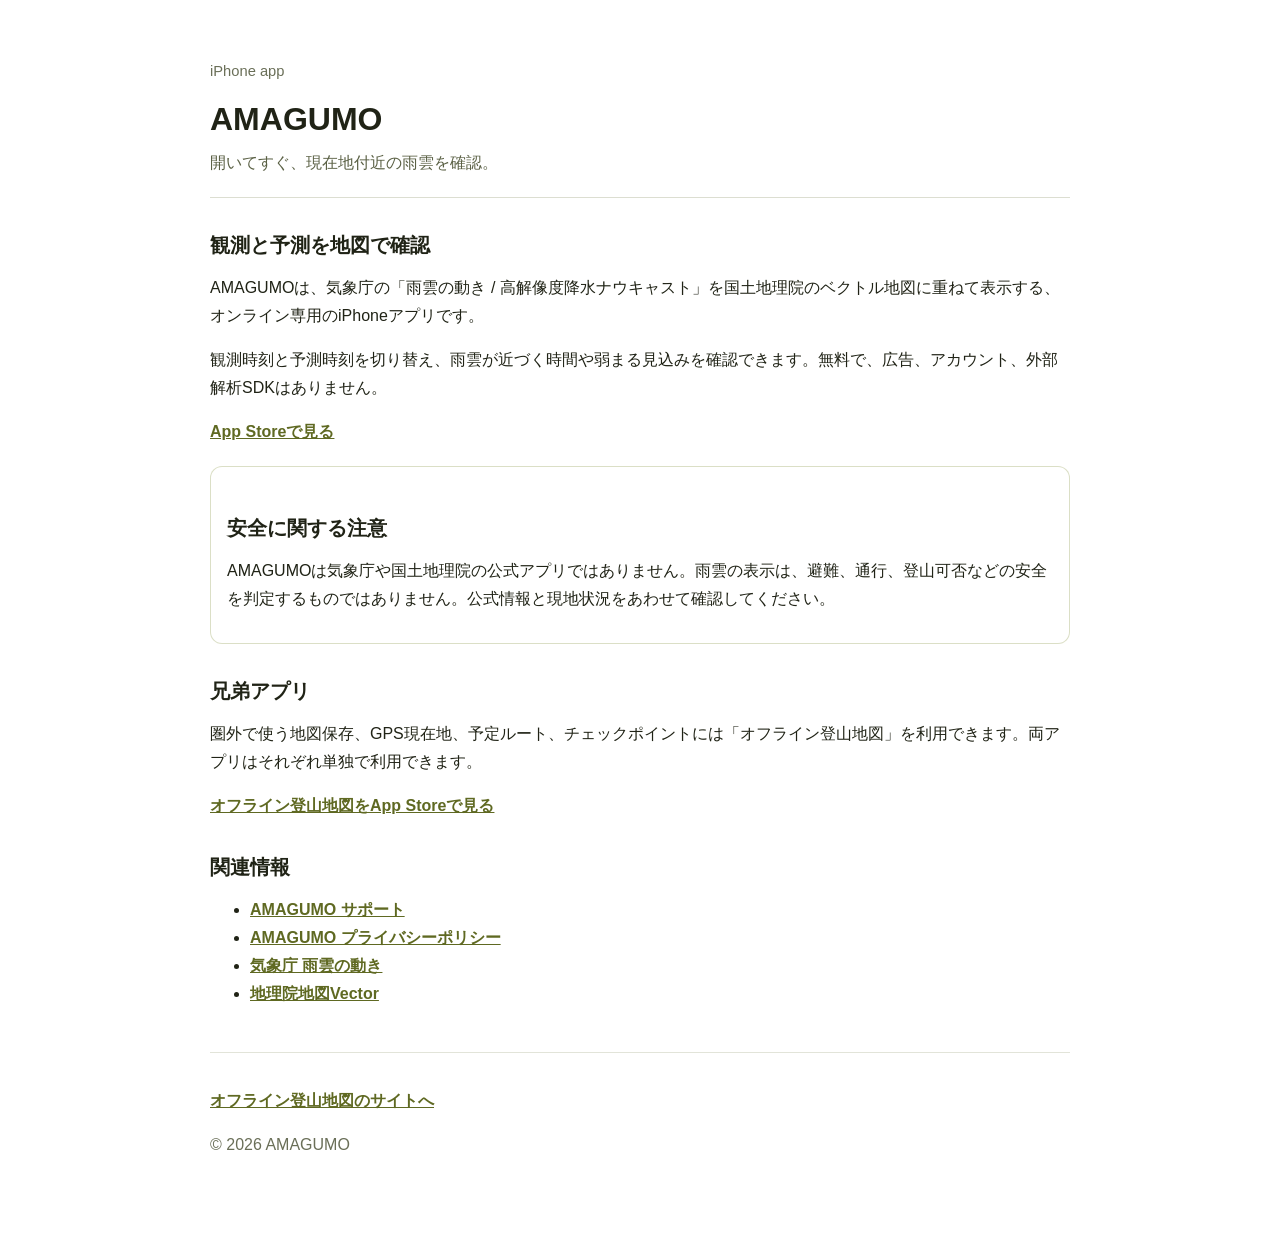
==== docs/amagumo/index.html @ 5633248e "Add AMAGUMO public support pages" ====
<!doctype html>
<html lang="ja">
<head>
  <meta http-equiv="Content-Type" content="text/html; charset=utf-8">
  <meta name="viewport" content="width=device-width, initial-scale=1">
  <meta name="description" content="AMAGUMOは、気象庁の雨雲の観測と予測を地図で確認できる無料のiPhoneアプリです。">
  <meta name="robots" content="index,follow">
  <link rel="canonical" href="https://tenkarars.github.io/offline-japan-map-pages/amagumo/">
  <title>AMAGUMO - 雨雲をすぐ確認</title>
  <link rel="stylesheet" type="text/css" href="../styles.css?v=20260730">
</head>
<body>
  <div class="page">
    <div class="site-header">
      <p class="meta">iPhone app</p>
      <h1>AMAGUMO</h1>
      <p class="lead">開いてすぐ、現在地付近の雨雲を確認。</p>
    </div>

    <div class="section">
      <h2>観測と予測を地図で確認</h2>
      <p>AMAGUMOは、気象庁の「雨雲の動き / 高解像度降水ナウキャスト」を国土地理院のベクトル地図に重ねて表示する、オンライン専用のiPhoneアプリです。</p>
      <p>観測時刻と予測時刻を切り替え、雨雲が近づく時間や弱まる見込みを確認できます。無料で、広告、アカウント、外部解析SDKはありません。</p>
      <p><a href="https://apps.apple.com/jp/app/id6796204290">App Storeで見る</a></p>
    </div>

    <div class="notice">
      <h2>安全に関する注意</h2>
      <p>AMAGUMOは気象庁や国土地理院の公式アプリではありません。雨雲の表示は、避難、通行、登山可否などの安全を判定するものではありません。公式情報と現地状況をあわせて確認してください。</p>
    </div>

    <div class="section">
      <h2>兄弟アプリ</h2>
      <p>圏外で使う地図保存、GPS現在地、予定ルート、チェックポイントには「オフライン登山地図」を利用できます。両アプリはそれぞれ単独で利用できます。</p>
      <p><a href="https://apps.apple.com/jp/app/id6778970928">オフライン登山地図をApp Storeで見る</a></p>
    </div>

    <div class="section">
      <h2>関連情報</h2>
      <ul>
        <li><a href="./support/">AMAGUMO サポート</a></li>
        <li><a href="./privacy/">AMAGUMO プライバシーポリシー</a></li>
        <li><a href="https://www.jma.go.jp/bosai/nowc/">気象庁 雨雲の動き</a></li>
        <li><a href="https://maps.gsi.go.jp/vector/">地理院地図Vector</a></li>
      </ul>
    </div>

    <div class="site-footer">
      <p><a href="../">オフライン登山地図のサイトへ</a></p>
      <p>© 2026 AMAGUMO</p>
    </div>
  </div>
</body>
</html>
---- docs/styles.css ----
* {
  box-sizing: border-box;
}

html {
  color-scheme: light;
}

body {
  margin: 0;
  background: #ffffff;
  color: #202316;
  font-family: -apple-system, BlinkMacSystemFont, "Hiragino Sans", "Yu Gothic", sans-serif;
  line-height: 1.75;
}

img {
  display: block;
  max-width: 100%;
}

.product-nav {
  position: relative;
  z-index: 10;
  width: min(1120px, calc(100% - 40px));
  min-height: 72px;
  margin: 0 auto;
  display: flex;
  align-items: center;
  justify-content: space-between;
  gap: 28px;
}

.product-brand {
  display: inline-flex;
  align-items: center;
  gap: 12px;
  color: #202316;
  text-decoration: none;
  white-space: nowrap;
}

.product-brand img {
  width: 36px;
  height: 36px;
  border-radius: 8px;
}

.product-nav nav,
.product-footer nav {
  display: flex;
  flex-wrap: wrap;
  gap: 22px;
}

.product-nav nav a {
  color: #3c4430;
  font-size: 0.92rem;
  text-decoration: none;
}

.product-nav nav a[aria-current="page"] {
  color: #202316;
  text-decoration: underline;
  text-decoration-thickness: 2px;
  text-underline-offset: 6px;
}

.product-hero {
  position: relative;
  min-height: min(82svh, 820px);
  display: flex;
  align-items: flex-end;
  background: #0b1d26 url("assets/offline-hiking-map-hero.jpg") center 46% / cover no-repeat;
  color: #fff;
  overflow: hidden;
}

.product-hero-shade {
  position: absolute;
  inset: 0;
  background: rgba(3, 16, 21, 0.52);
}

.product-hero-content {
  position: relative;
  z-index: 1;
  width: min(1040px, calc(100% - 40px));
  margin: 0 auto;
  padding: 80px 0 72px;
}

.app-icon {
  width: 88px;
  height: 88px;
  margin-bottom: 22px;
  border-radius: 20px;
  box-shadow: 0 12px 32px rgba(0, 0, 0, 0.28);
}

.product-hero h1 {
  max-width: 900px;
  margin: 0;
  font-size: 4.7rem;
  line-height: 1.06;
  word-break: keep-all;
}

.product-hero p {
  max-width: 660px;
  margin: 20px 0 30px;
  font-size: 1.35rem;
}

.app-store-link {
  display: inline-flex;
  min-height: 48px;
  align-items: center;
  justify-content: center;
  padding: 0 20px;
  border: 1px solid rgba(255, 255, 255, 0.78);
  border-radius: 7px;
  color: #fff;
  text-decoration: none;
}

.app-store-link-dark {
  flex: 0 0 auto;
  border-color: #202316;
  background: #202316;
  color: #fff;
}

.feature-band {
  width: min(1040px, calc(100% - 40px));
  margin: 0 auto;
  padding: 76px 0;
  display: grid;
  grid-template-columns: minmax(0, 0.9fr) minmax(280px, 0.65fr);
  gap: clamp(36px, 8vw, 96px);
  align-items: center;
  border-bottom: 1px solid rgba(32, 35, 22, 0.14);
}

.feature-band-reverse .feature-copy {
  order: 2;
}

.feature-band img {
  width: min(100%, 410px);
  max-height: 680px;
  justify-self: center;
  object-fit: cover;
  object-position: top;
  border-radius: 8px;
}

.feature-copy h2 {
  margin: 6px 0 18px;
  font-size: 2.6rem;
}

.feature-copy p:not(.eyebrow) {
  max-width: 600px;
  margin: 0;
  color: #454a36;
  font-size: 1.08rem;
}

.text-link {
  display: inline-block;
  margin-top: 22px;
}

.eyebrow {
  margin: 0;
  color: #5f6922;
  font-size: 0.78rem;
  font-weight: 750;
}

.eyebrow-light {
  color: rgba(255, 255, 255, 0.82);
}

.download-band {
  width: min(1040px, calc(100% - 40px));
  margin: 0 auto;
  padding: 54px 0;
  display: flex;
  align-items: center;
  justify-content: space-between;
  gap: 36px;
  border-bottom: 1px solid rgba(32, 35, 22, 0.14);
}

.download-band h2 {
  margin: 4px 0 10px;
  font-size: 2.3rem;
}

.download-band p {
  max-width: 660px;
  margin: 0;
  color: #454a36;
}

.feature-page-hero {
  position: relative;
  min-height: min(72svh, 720px);
  display: flex;
  align-items: flex-end;
  overflow: hidden;
  background-color: #0b1d26;
  background-position: center 42%;
  background-repeat: no-repeat;
  background-size: cover;
  color: #fff;
}

.feature-page-hero-offline {
  background-image: url("assets/offline-hiking-map-hero.jpg");
}

.feature-page-hero-route {
  background-image: url("assets/planned-route-map.jpg");
}

.feature-page-hero-rain {
  background-image: url("assets/rain-cloud-map.jpg");
}

.feature-page-shade {
  position: absolute;
  inset: 0;
  background: rgba(3, 16, 21, 0.58);
}

.feature-page-hero-content {
  position: relative;
  z-index: 1;
  width: min(1040px, calc(100% - 40px));
  margin: 0 auto;
  padding: 72px 0 64px;
}

.feature-page-hero h1 {
  max-width: 820px;
  margin: 8px 0 18px;
  font-size: 4.1rem;
  line-height: 1.12;
}

.feature-page-hero-content > p:not(.eyebrow) {
  max-width: 720px;
  margin: 0 0 28px;
  font-size: 1.25rem;
}

.feature-article {
  width: min(820px, calc(100% - 40px));
  margin: 0 auto;
  padding: 44px 0 68px;
}

.feature-article section {
  padding: 22px 0;
  border-bottom: 1px solid rgba(32, 35, 22, 0.12);
}

.feature-article h2 {
  margin: 0 0 12px;
  font-size: 1.9rem;
}

.feature-article p,
.feature-list {
  color: #454a36;
  font-size: 1.05rem;
}

.feature-list {
  padding-left: 1.4em;
}

.product-links {
  width: min(1040px, calc(100% - 40px));
  margin: 0 auto;
  padding: 68px 0;
}

.product-links nav {
  display: flex;
  flex-wrap: wrap;
  gap: 24px;
}

.product-footer {
  padding: 24px 20px 40px;
  color: #6a6f58;
  text-align: center;
}

.product-footer nav {
  justify-content: center;
}

.page {
  width: min(860px, calc(100% - 32px));
  margin: 0 auto;
  padding: 44px 0 64px;
}

.site-header {
  margin-bottom: 28px;
  padding-bottom: 20px;
  border-bottom: 1px solid rgba(95, 105, 49, 0.22);
}

h1,
h2 {
  line-height: 1.3;
  letter-spacing: 0;
}

h1 {
  margin: 0 0 8px;
  font-size: 2rem;
}

h2 {
  margin: 34px 0 10px;
  font-size: 1.25rem;
}

p,
li {
  font-size: 1rem;
}

a {
  color: #5f6922;
  font-weight: 650;
}

.lead {
  margin: 0;
  color: #5a6044;
}

.notice {
  margin: 20px 0;
  padding: 14px 16px;
  border: 1px solid rgba(126, 141, 50, 0.28);
  border-radius: 12px;
  background: rgba(255, 255, 255, 0.55);
}

.meta {
  color: #6a6f58;
  font-size: 0.92rem;
}

.site-footer {
  margin-top: 44px;
  padding-top: 18px;
  border-top: 1px solid rgba(95, 105, 49, 0.18);
  color: #6a6f58;
  font-size: 0.92rem;
}

@media (max-width: 720px) {
  .product-nav {
    width: min(100% - 28px, 1120px);
    min-height: 64px;
  }

  .product-brand span {
    display: none;
  }

  .product-nav nav {
    gap: 14px;
  }

  .product-nav nav a {
    font-size: 0.82rem;
  }

  .product-hero {
    min-height: 76svh;
    background-position: 58% top;
  }

  .product-hero-content {
    padding: 56px 0 48px;
  }

  .product-hero h1 {
    font-size: 2.35rem;
  }

  .product-hero p {
    font-size: 1.05rem;
  }

  .feature-band {
    grid-template-columns: 1fr;
    padding: 54px 0;
  }

  .feature-band-reverse .feature-copy {
    order: 0;
  }

  .feature-band img {
    width: min(100%, 360px);
  }

  .feature-copy h2,
  .download-band h2 {
    font-size: 1.85rem;
  }

  .download-band {
    align-items: stretch;
    flex-direction: column;
  }

  .app-store-link-dark {
    width: 100%;
  }

  .feature-page-hero {
    min-height: 68svh;
  }

  .feature-page-hero-content {
    padding: 56px 0 48px;
  }

  .feature-page-hero h1 {
    font-size: 2.45rem;
  }

  .feature-page-hero-content > p:not(.eyebrow) {
    font-size: 1.05rem;
  }

  .feature-article h2 {
    font-size: 1.55rem;
  }
}
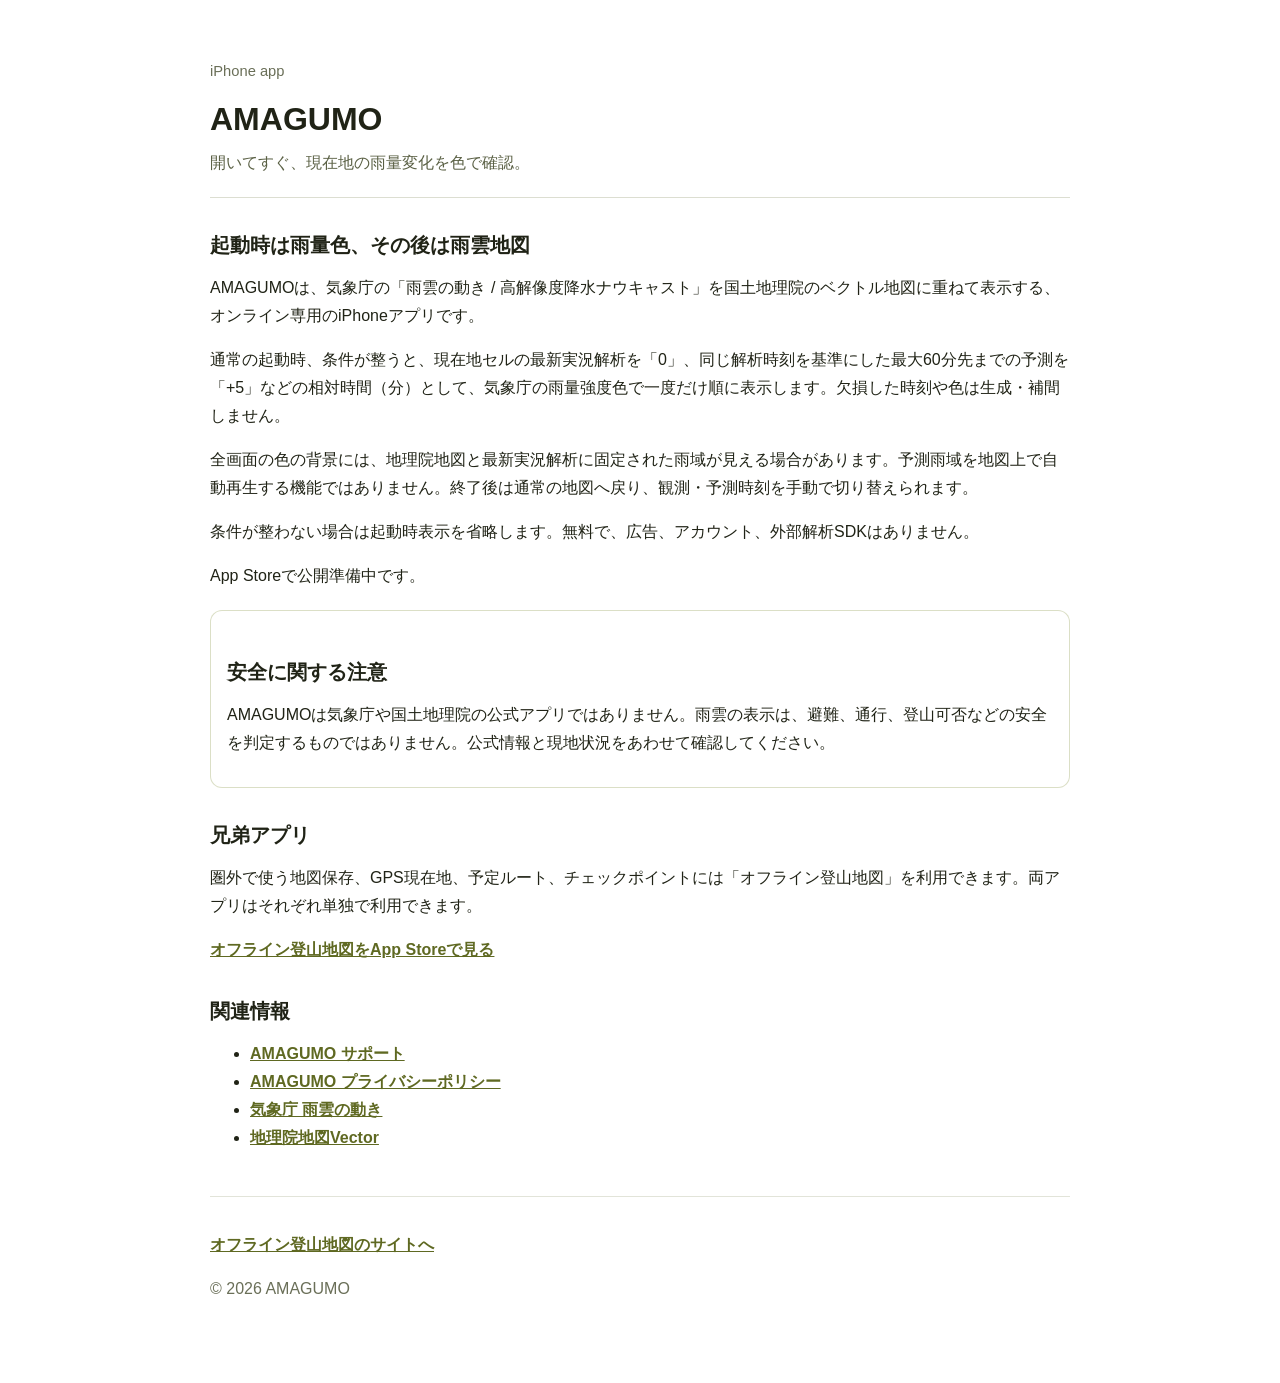
==== commit 6604282c: "Update AMAGUMO launch preview pages" ====
--- a/docs/amagumo/index.html
+++ b/docs/amagumo/index.html
@@ -3,7 +3,7 @@
 <head>
   <meta http-equiv="Content-Type" content="text/html; charset=utf-8">
   <meta name="viewport" content="width=device-width, initial-scale=1">
-  <meta name="description" content="AMAGUMOは、気象庁の雨雲の観測と予測を地図で確認できる無料のiPhoneアプリです。">
+  <meta name="description" content="AMAGUMOは、現在地の雨量色を起動時に確認し、気象庁の雨雲の観測と予測を地図で確認できる無料のiPhoneアプリです。">
   <meta name="robots" content="index,follow">
   <link rel="canonical" href="https://tenkarars.github.io/offline-japan-map-pages/amagumo/">
   <title>AMAGUMO - 雨雲をすぐ確認</title>
@@ -14,14 +14,16 @@
     <div class="site-header">
       <p class="meta">iPhone app</p>
       <h1>AMAGUMO</h1>
-      <p class="lead">開いてすぐ、現在地付近の雨雲を確認。</p>
+      <p class="lead">開いてすぐ、現在地の雨量変化を色で確認。</p>
     </div>
 
     <div class="section">
-      <h2>観測と予測を地図で確認</h2>
+      <h2>起動時は雨量色、その後は雨雲地図</h2>
       <p>AMAGUMOは、気象庁の「雨雲の動き / 高解像度降水ナウキャスト」を国土地理院のベクトル地図に重ねて表示する、オンライン専用のiPhoneアプリです。</p>
-      <p>観測時刻と予測時刻を切り替え、雨雲が近づく時間や弱まる見込みを確認できます。無料で、広告、アカウント、外部解析SDKはありません。</p>
-      <p><a href="https://apps.apple.com/jp/app/id6796204290">App Storeで見る</a></p>
+      <p>通常の起動時、条件が整うと、現在地セルの最新実況解析を「0」、同じ解析時刻を基準にした最大60分先までの予測を「+5」などの相対時間（分）として、気象庁の雨量強度色で一度だけ順に表示します。欠損した時刻や色は生成・補間しません。</p>
+      <p>全画面の色の背景には、地理院地図と最新実況解析に固定された雨域が見える場合があります。予測雨域を地図上で自動再生する機能ではありません。終了後は通常の地図へ戻り、観測・予測時刻を手動で切り替えられます。</p>
+      <p>条件が整わない場合は起動時表示を省略します。無料で、広告、アカウント、外部解析SDKはありません。</p>
+      <p>App Storeで公開準備中です。</p>
     </div>
 
     <div class="notice">
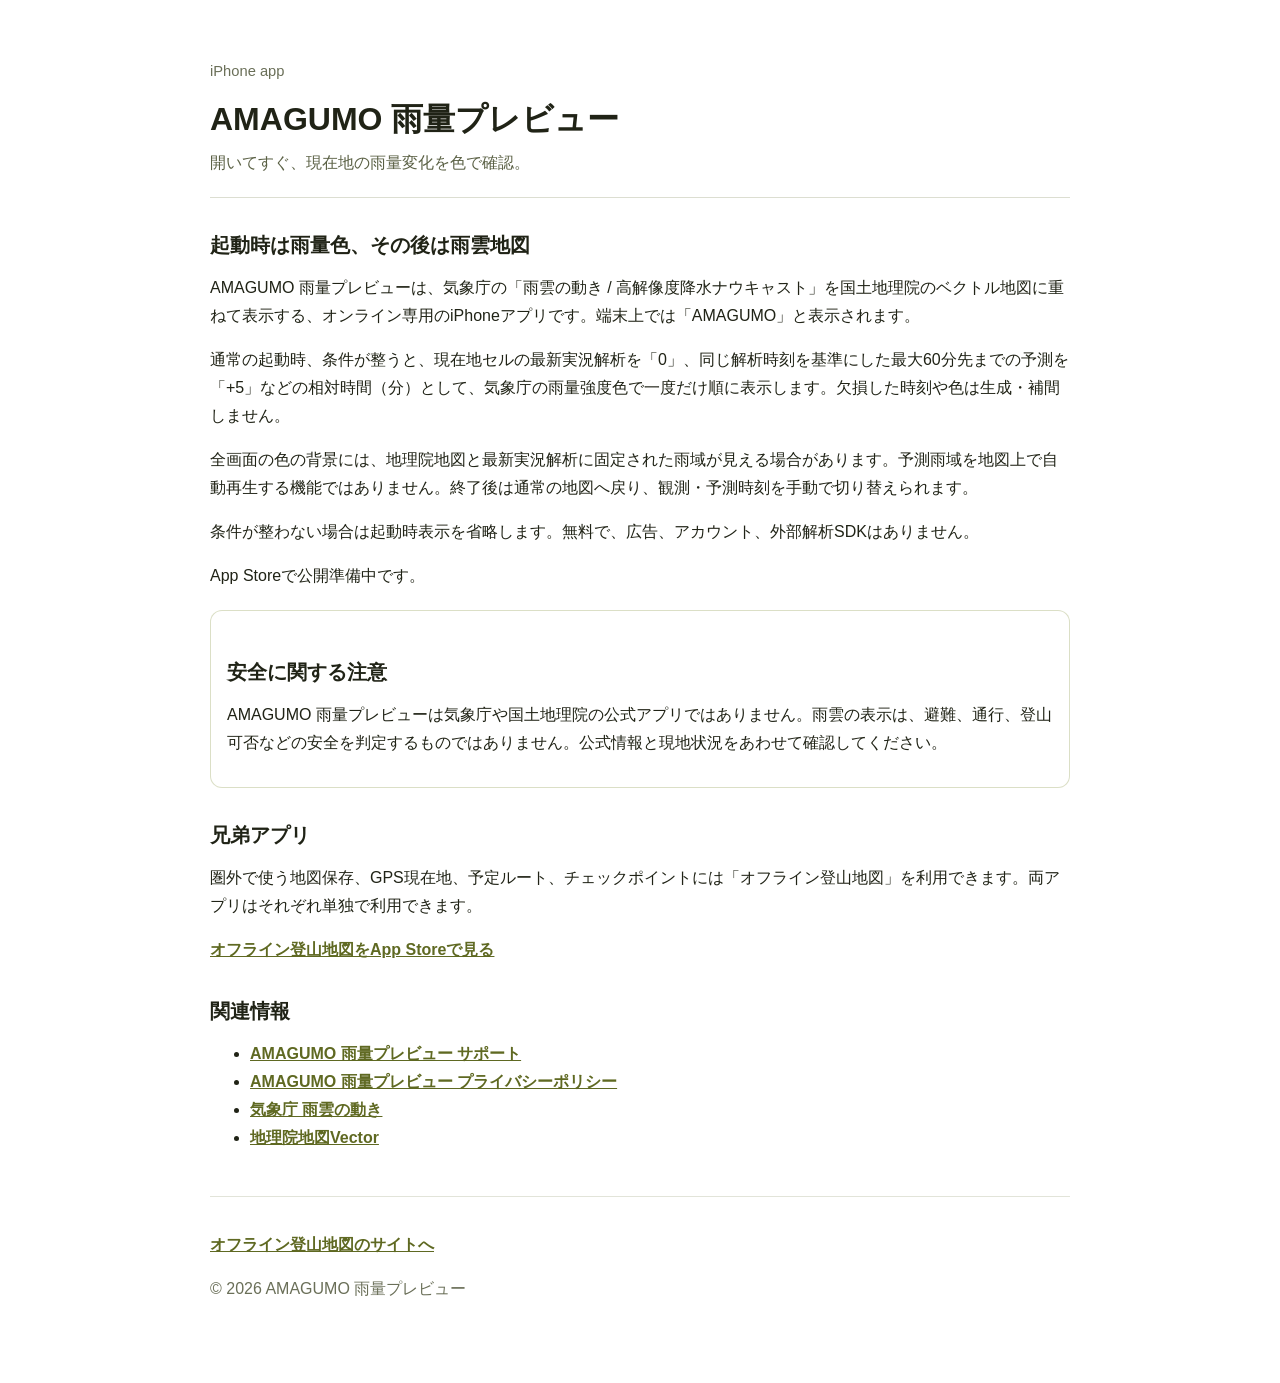
==== commit dc2645bf: "Update AMAGUMO rain preview public pages" ====
--- a/docs/amagumo/index.html
+++ b/docs/amagumo/index.html
@@ -3,23 +3,23 @@
 <head>
   <meta http-equiv="Content-Type" content="text/html; charset=utf-8">
   <meta name="viewport" content="width=device-width, initial-scale=1">
-  <meta name="description" content="AMAGUMOは、現在地の雨量色を起動時に確認し、気象庁の雨雲の観測と予測を地図で確認できる無料のiPhoneアプリです。">
+  <meta name="description" content="AMAGUMO 雨量プレビューは、現在地の雨量色を起動時に確認し、気象庁の雨雲の観測と予測を地図で確認できる無料のiPhoneアプリです。">
   <meta name="robots" content="index,follow">
   <link rel="canonical" href="https://tenkarars.github.io/offline-japan-map-pages/amagumo/">
-  <title>AMAGUMO - 雨雲をすぐ確認</title>
+  <title>AMAGUMO 雨量プレビュー - 現在地の雨量色と雨雲地図</title>
   <link rel="stylesheet" type="text/css" href="../styles.css?v=20260730">
 </head>
 <body>
   <div class="page">
     <div class="site-header">
       <p class="meta">iPhone app</p>
-      <h1>AMAGUMO</h1>
+      <h1>AMAGUMO 雨量プレビュー</h1>
       <p class="lead">開いてすぐ、現在地の雨量変化を色で確認。</p>
     </div>
 
     <div class="section">
       <h2>起動時は雨量色、その後は雨雲地図</h2>
-      <p>AMAGUMOは、気象庁の「雨雲の動き / 高解像度降水ナウキャスト」を国土地理院のベクトル地図に重ねて表示する、オンライン専用のiPhoneアプリです。</p>
+      <p>AMAGUMO 雨量プレビューは、気象庁の「雨雲の動き / 高解像度降水ナウキャスト」を国土地理院のベクトル地図に重ねて表示する、オンライン専用のiPhoneアプリです。端末上では「AMAGUMO」と表示されます。</p>
       <p>通常の起動時、条件が整うと、現在地セルの最新実況解析を「0」、同じ解析時刻を基準にした最大60分先までの予測を「+5」などの相対時間（分）として、気象庁の雨量強度色で一度だけ順に表示します。欠損した時刻や色は生成・補間しません。</p>
       <p>全画面の色の背景には、地理院地図と最新実況解析に固定された雨域が見える場合があります。予測雨域を地図上で自動再生する機能ではありません。終了後は通常の地図へ戻り、観測・予測時刻を手動で切り替えられます。</p>
       <p>条件が整わない場合は起動時表示を省略します。無料で、広告、アカウント、外部解析SDKはありません。</p>
@@ -28,7 +28,7 @@
 
     <div class="notice">
       <h2>安全に関する注意</h2>
-      <p>AMAGUMOは気象庁や国土地理院の公式アプリではありません。雨雲の表示は、避難、通行、登山可否などの安全を判定するものではありません。公式情報と現地状況をあわせて確認してください。</p>
+      <p>AMAGUMO 雨量プレビューは気象庁や国土地理院の公式アプリではありません。雨雲の表示は、避難、通行、登山可否などの安全を判定するものではありません。公式情報と現地状況をあわせて確認してください。</p>
     </div>
 
     <div class="section">
@@ -40,8 +40,8 @@
     <div class="section">
       <h2>関連情報</h2>
       <ul>
-        <li><a href="./support/">AMAGUMO サポート</a></li>
-        <li><a href="./privacy/">AMAGUMO プライバシーポリシー</a></li>
+        <li><a href="./support/">AMAGUMO 雨量プレビュー サポート</a></li>
+        <li><a href="./privacy/">AMAGUMO 雨量プレビュー プライバシーポリシー</a></li>
         <li><a href="https://www.jma.go.jp/bosai/nowc/">気象庁 雨雲の動き</a></li>
         <li><a href="https://maps.gsi.go.jp/vector/">地理院地図Vector</a></li>
       </ul>
@@ -49,7 +49,7 @@
 
     <div class="site-footer">
       <p><a href="../">オフライン登山地図のサイトへ</a></p>
-      <p>© 2026 AMAGUMO</p>
+      <p>© 2026 AMAGUMO 雨量プレビュー</p>
     </div>
   </div>
 </body>
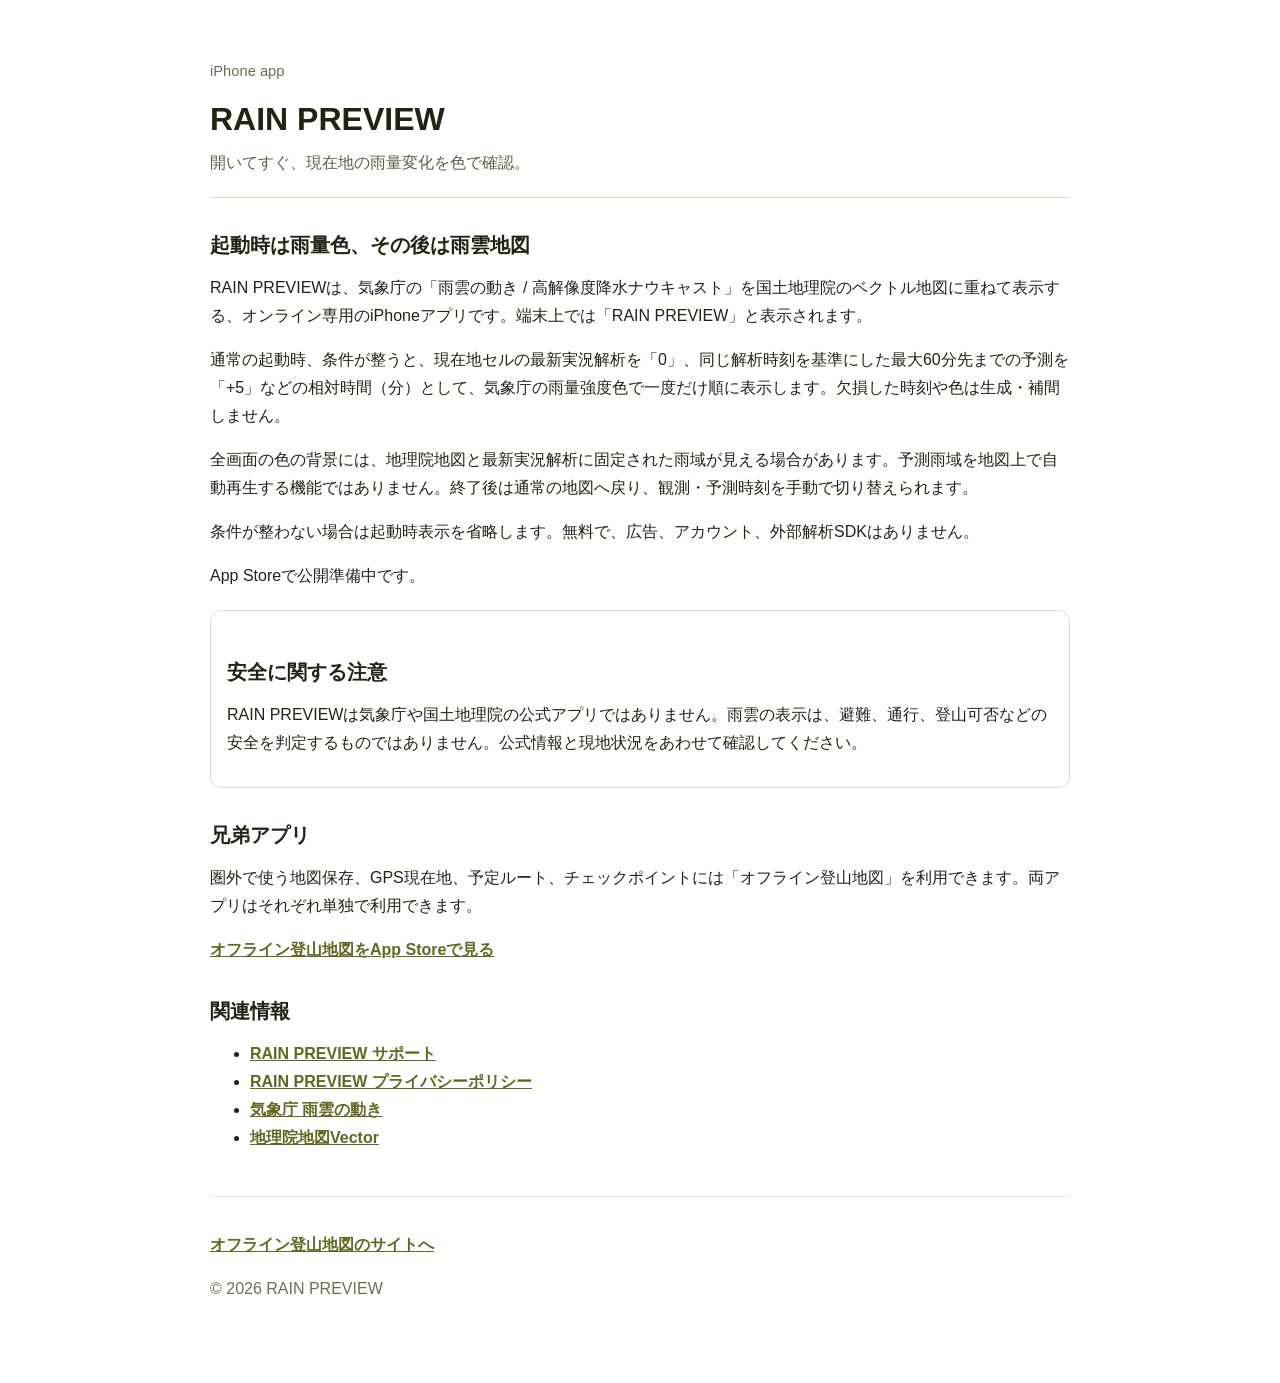
==== commit b516afe3: "Rename public pages to RAIN PREVIEW" ====
--- a/docs/amagumo/index.html
+++ b/docs/amagumo/index.html
@@ -3,23 +3,23 @@
 <head>
   <meta http-equiv="Content-Type" content="text/html; charset=utf-8">
   <meta name="viewport" content="width=device-width, initial-scale=1">
-  <meta name="description" content="AMAGUMO 雨量プレビューは、現在地の雨量色を起動時に確認し、気象庁の雨雲の観測と予測を地図で確認できる無料のiPhoneアプリです。">
+  <meta name="description" content="RAIN PREVIEWは、現在地の雨量色を起動時に確認し、気象庁の雨雲の観測と予測を地図で確認できる無料のiPhoneアプリです。">
   <meta name="robots" content="index,follow">
   <link rel="canonical" href="https://tenkarars.github.io/offline-japan-map-pages/amagumo/">
-  <title>AMAGUMO 雨量プレビュー - 現在地の雨量色と雨雲地図</title>
+  <title>RAIN PREVIEW - 現在地の雨量色と雨雲地図</title>
   <link rel="stylesheet" type="text/css" href="../styles.css?v=20260730">
 </head>
 <body>
   <div class="page">
     <div class="site-header">
       <p class="meta">iPhone app</p>
-      <h1>AMAGUMO 雨量プレビュー</h1>
+      <h1>RAIN PREVIEW</h1>
       <p class="lead">開いてすぐ、現在地の雨量変化を色で確認。</p>
     </div>
 
     <div class="section">
       <h2>起動時は雨量色、その後は雨雲地図</h2>
-      <p>AMAGUMO 雨量プレビューは、気象庁の「雨雲の動き / 高解像度降水ナウキャスト」を国土地理院のベクトル地図に重ねて表示する、オンライン専用のiPhoneアプリです。端末上では「AMAGUMO」と表示されます。</p>
+      <p>RAIN PREVIEWは、気象庁の「雨雲の動き / 高解像度降水ナウキャスト」を国土地理院のベクトル地図に重ねて表示する、オンライン専用のiPhoneアプリです。端末上では「RAIN PREVIEW」と表示されます。</p>
       <p>通常の起動時、条件が整うと、現在地セルの最新実況解析を「0」、同じ解析時刻を基準にした最大60分先までの予測を「+5」などの相対時間（分）として、気象庁の雨量強度色で一度だけ順に表示します。欠損した時刻や色は生成・補間しません。</p>
       <p>全画面の色の背景には、地理院地図と最新実況解析に固定された雨域が見える場合があります。予測雨域を地図上で自動再生する機能ではありません。終了後は通常の地図へ戻り、観測・予測時刻を手動で切り替えられます。</p>
       <p>条件が整わない場合は起動時表示を省略します。無料で、広告、アカウント、外部解析SDKはありません。</p>
@@ -28,7 +28,7 @@
 
     <div class="notice">
       <h2>安全に関する注意</h2>
-      <p>AMAGUMO 雨量プレビューは気象庁や国土地理院の公式アプリではありません。雨雲の表示は、避難、通行、登山可否などの安全を判定するものではありません。公式情報と現地状況をあわせて確認してください。</p>
+      <p>RAIN PREVIEWは気象庁や国土地理院の公式アプリではありません。雨雲の表示は、避難、通行、登山可否などの安全を判定するものではありません。公式情報と現地状況をあわせて確認してください。</p>
     </div>
 
     <div class="section">
@@ -40,8 +40,8 @@
     <div class="section">
       <h2>関連情報</h2>
       <ul>
-        <li><a href="./support/">AMAGUMO 雨量プレビュー サポート</a></li>
-        <li><a href="./privacy/">AMAGUMO 雨量プレビュー プライバシーポリシー</a></li>
+        <li><a href="./support/">RAIN PREVIEW サポート</a></li>
+        <li><a href="./privacy/">RAIN PREVIEW プライバシーポリシー</a></li>
         <li><a href="https://www.jma.go.jp/bosai/nowc/">気象庁 雨雲の動き</a></li>
         <li><a href="https://maps.gsi.go.jp/vector/">地理院地図Vector</a></li>
       </ul>
@@ -49,7 +49,7 @@
 
     <div class="site-footer">
       <p><a href="../">オフライン登山地図のサイトへ</a></p>
-      <p>© 2026 AMAGUMO 雨量プレビュー</p>
+      <p>© 2026 RAIN PREVIEW</p>
     </div>
   </div>
 </body>
